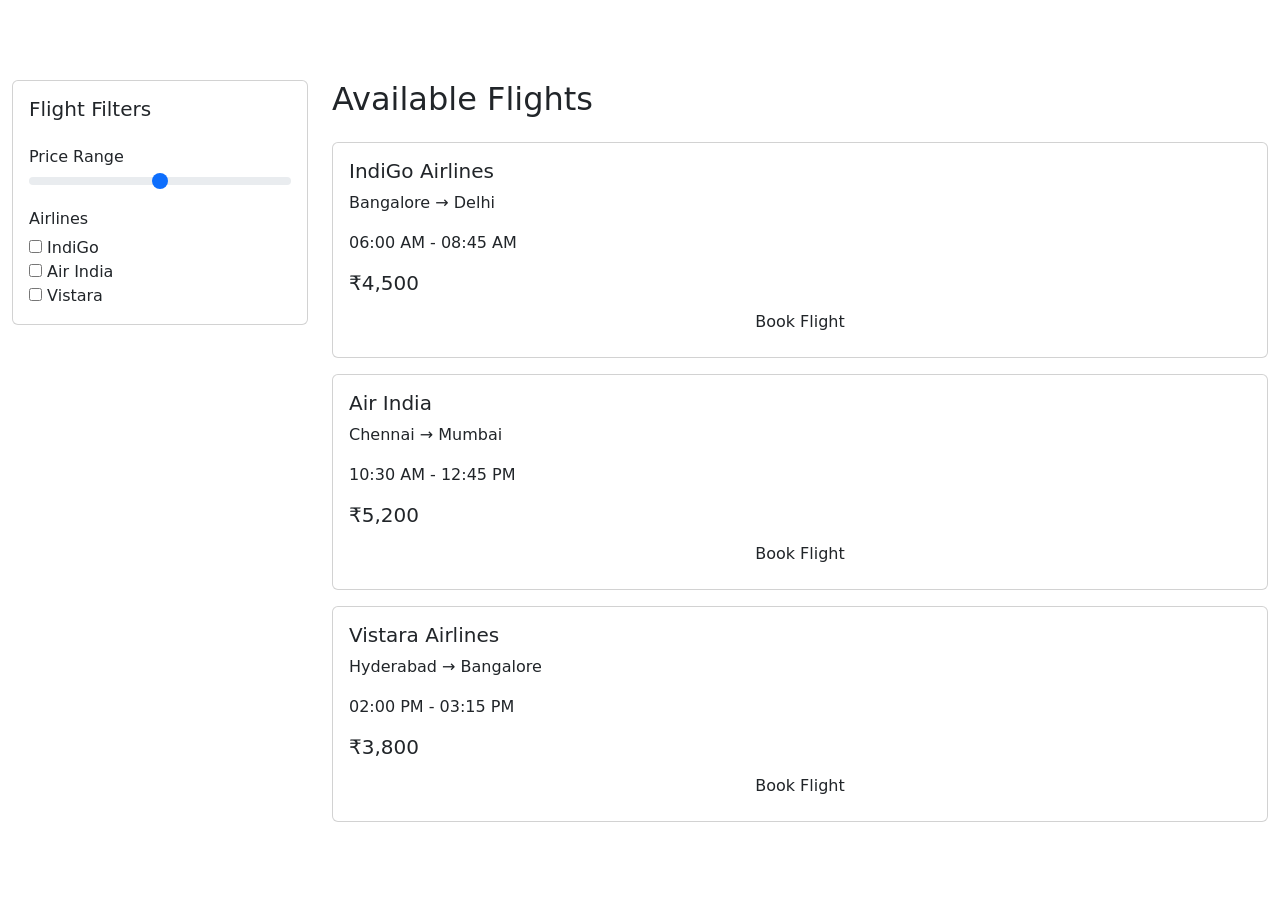
==== task2-flight/index2.html @ 664a3d42 "Create flight search layout using Bootstrap 5" ====
<!DOCTYPE html>
<html lang="en">
<head>
    <meta charset="UTF-8">
    <meta name="viewport" content="width=device-width, initial-scale=1.0">
    <title>Flight Search</title>

    <link href="https://cdn.jsdelivr.net/npm/bootstrap@5.3.3/dist/css/bootstrap.min.css" rel="stylesheet">

    <link rel="stylesheet" href="style.css">
</head>
<body>

    <nav class="navbar navbar-dark brand-bg">
    <div class="container-fluid">
        <a class="navbar-brand" href="#">TravelGo</a>

        <button class="btn btn-light d-md-none"
                type="button"
                data-bs-toggle="offcanvas"
                data-bs-target="#sidebar">
            Filters
        </button>
    </div>
</nav>

<div class="container-fluid mt-4">
    <div class="row">

        <!-- Sidebar -->
        <aside class="col-md-3 d-none d-md-block">
            <div class="card p-3">
                <h5>Flight Filters</h5>
                <label class="mt-3">Price Range</label>
                <input type="range" class="form-range">

                <h6 class="mt-3">Airlines</h6>
                <div>
                    <input type="checkbox"> IndiGo
                </div>
                <div>
                    <input type="checkbox"> Air India
                </div>
                <div>
                    <input type="checkbox"> Vistara
                </div>
            </div>
        </aside>

        <!-- Mobile Offcanvas -->
        <div class="offcanvas offcanvas-start" tabindex="-1" id="sidebar">
            <div class="offcanvas-header">
                <h5>Flight Filters</h5>
                <button type="button" class="btn-close"
                        data-bs-dismiss="offcanvas"></button>
            </div>

            <div class="offcanvas-body">
                <p>Price Range</p>
                <input type="range" class="form-range">

                <h6>Airlines</h6>
                <p><input type="checkbox"> IndiGo</p>
                <p><input type="checkbox"> Air India</p>
                <p><input type="checkbox"> Vistara</p>
            </div>
        </div>

        <!-- Flight Cards -->
        <section class="col-md-9">
            <h2 class="mb-4">Available Flights</h2>

            <div class="row g-3">

                <div class="col-12">
                    <div class="card flight-card p-3">
                        <h5>IndiGo Airlines</h5>
                        <p>Bangalore → Delhi</p>
                        <p>06:00 AM - 08:45 AM</p>
                        <h5>₹4,500</h5>
                        <button class="btn brand-button">Book Flight</button>
                    </div>
                </div>

                <div class="col-12">
                    <div class="card flight-card p-3">
                        <h5>Air India</h5>
                        <p>Chennai → Mumbai</p>
                        <p>10:30 AM - 12:45 PM</p>
                        <h5>₹5,200</h5>
                        <button class="btn brand-button">Book Flight</button>
                    </div>
                </div>

                <div class="col-12">
                    <div class="card flight-card p-3">
                        <h5>Vistara Airlines</h5>
                        <p>Hyderabad → Bangalore</p>
                        <p>02:00 PM - 03:15 PM</p>
                        <h5>₹3,800</h5>
                        <button class="btn brand-button">Book Flight</button>
                    </div>
                </div>

            </div>
        </section>

    </div>
</div>

    <script src="https://cdn.jsdelivr.net/npm/bootstrap@5.3.3/dist/js/bootstrap.bundle.min.js"></script>
</body>
</html>
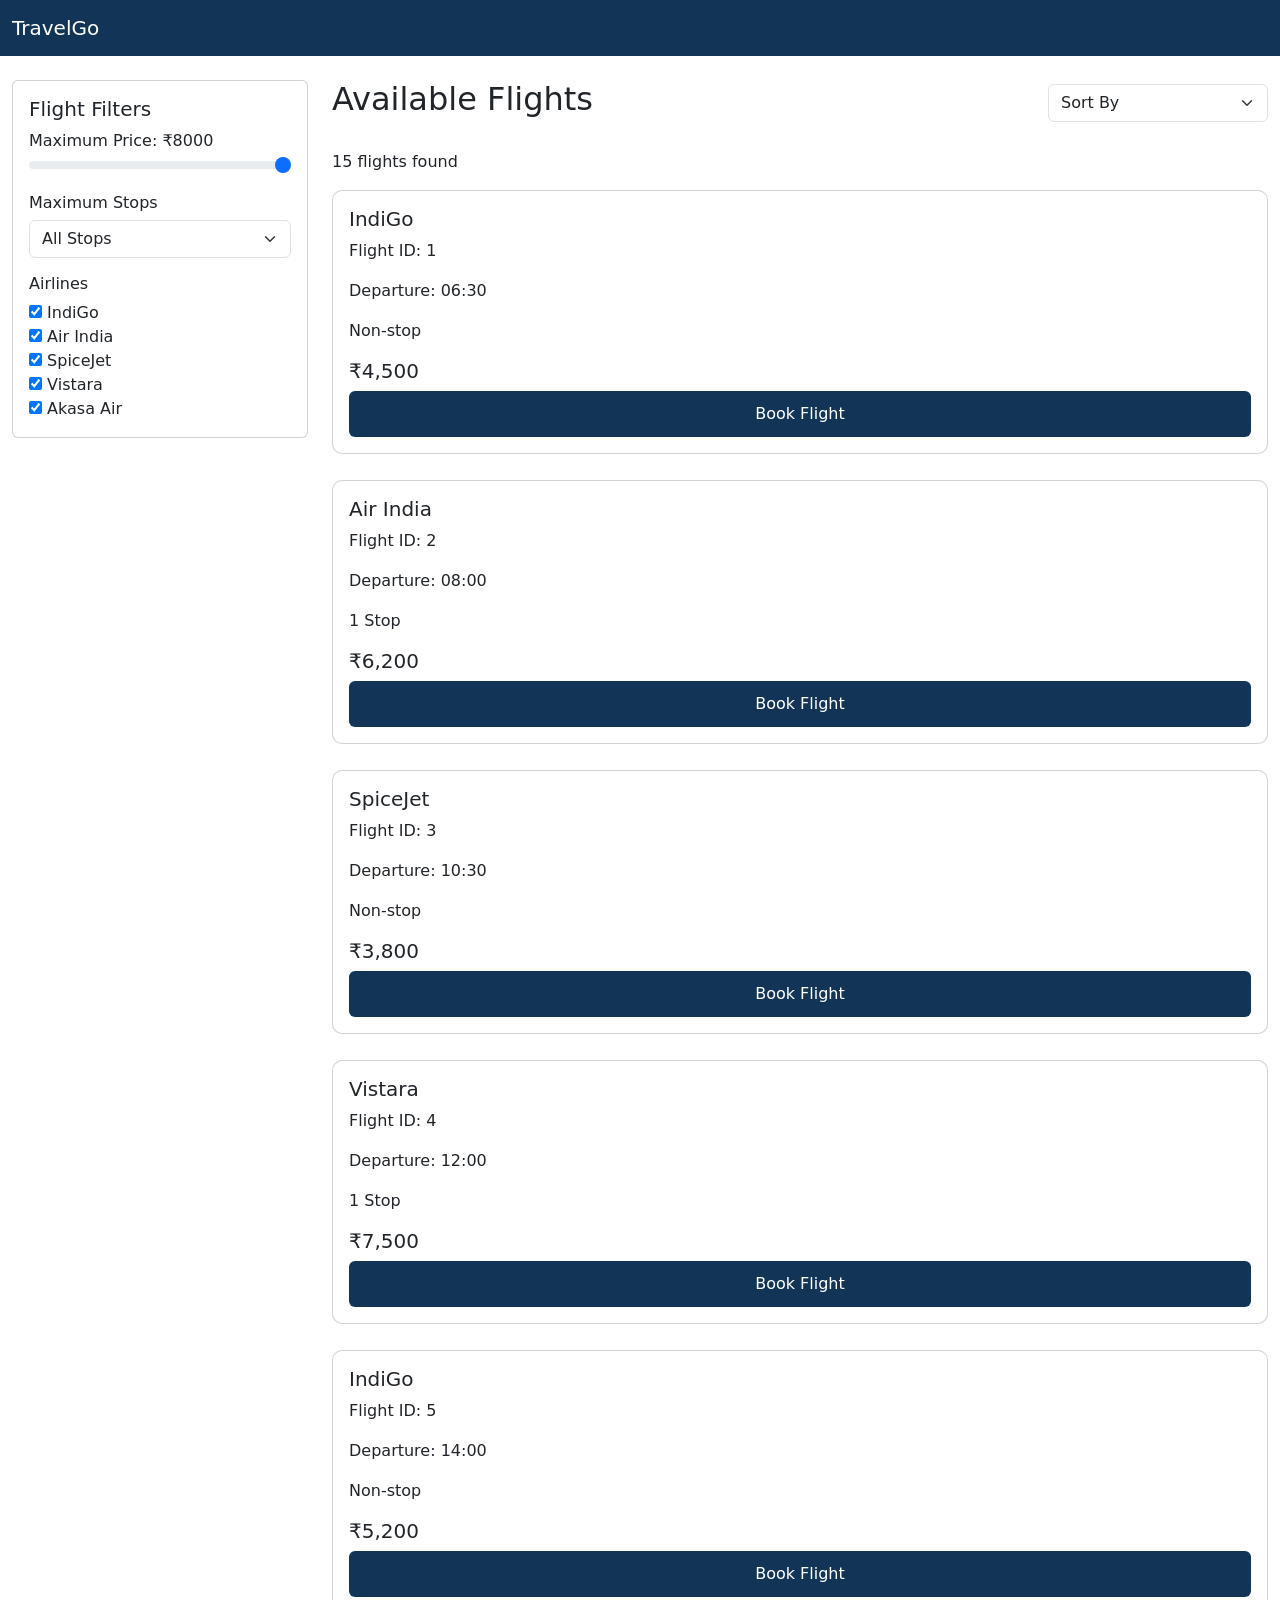
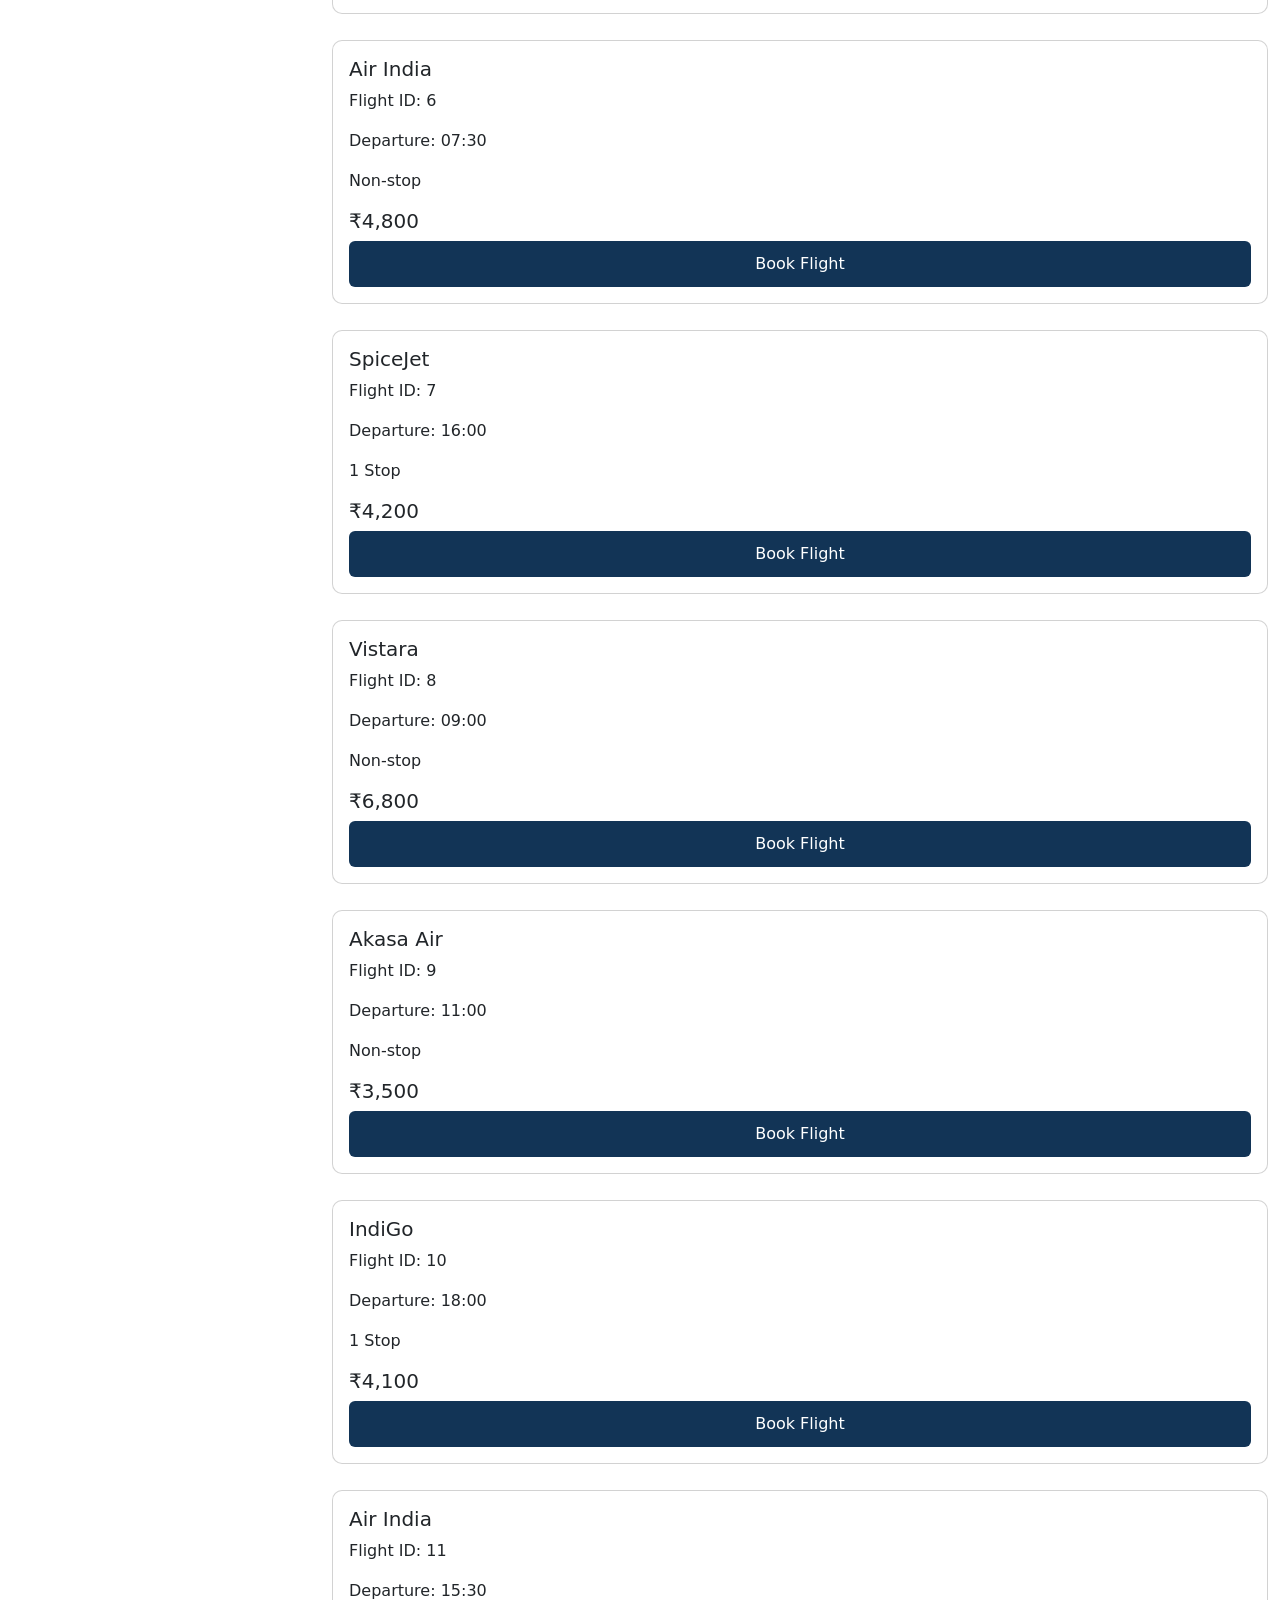
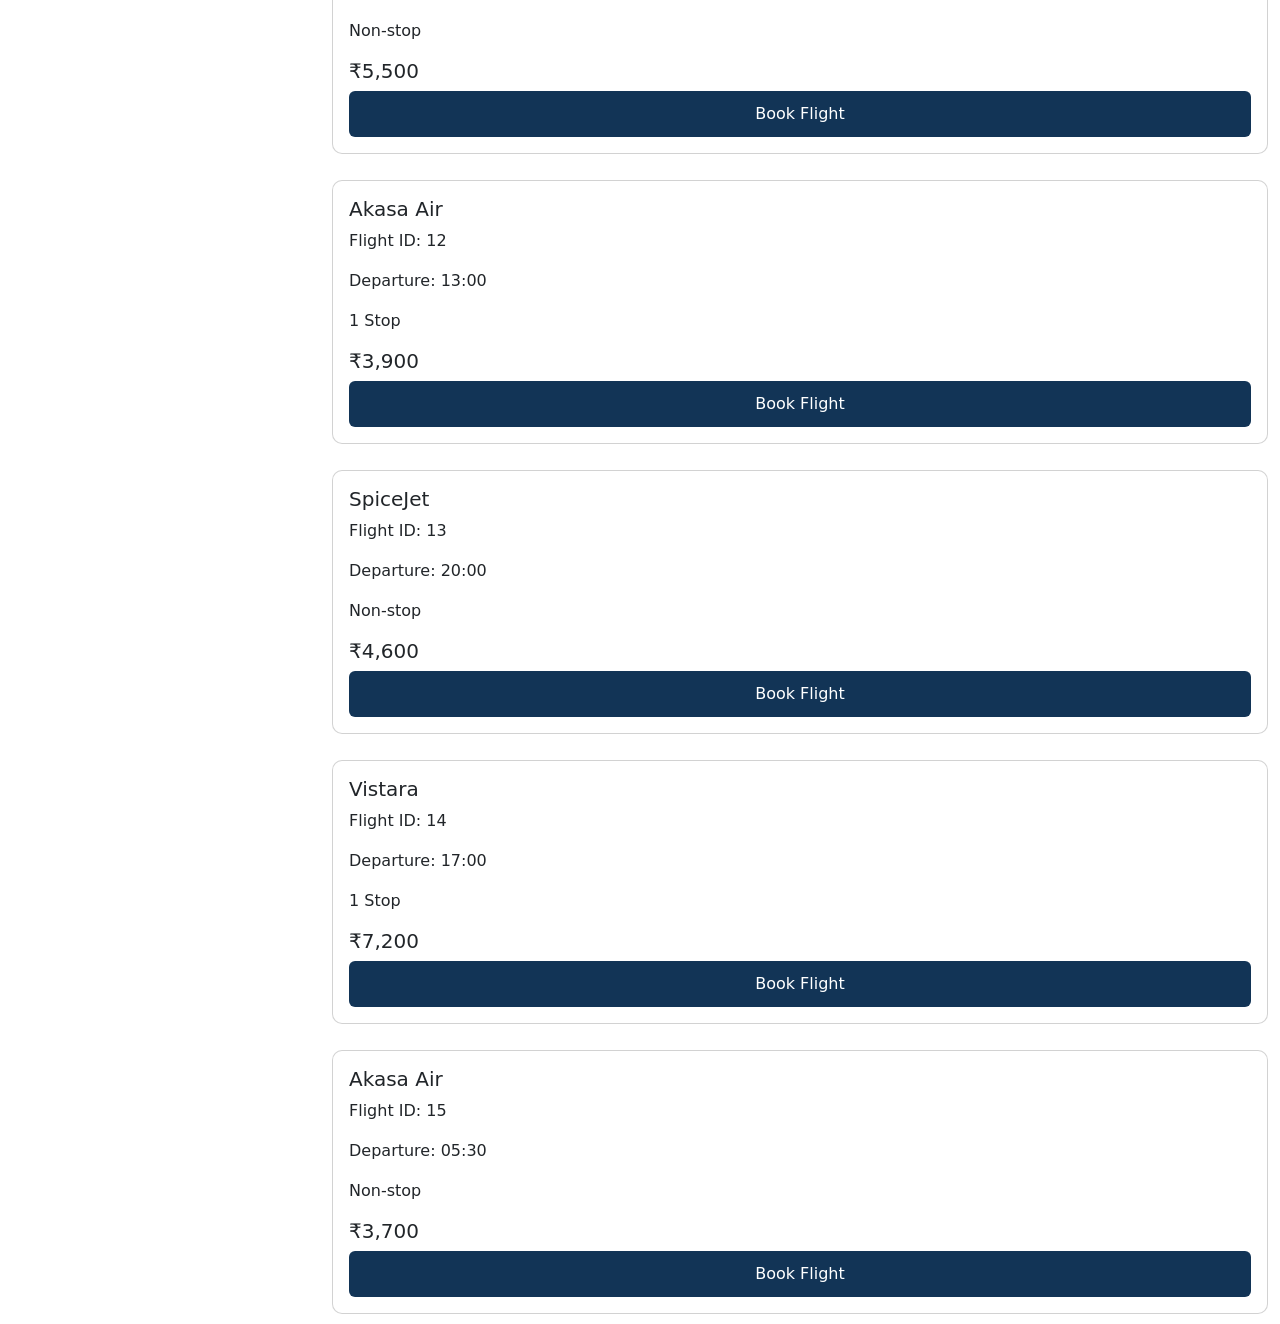
==== commit 779851bd: "Connect flight filters sorting and dynamic flight cards" ====
--- a/task2-flight/index2.html
+++ b/task2-flight/index2.html
@@ -1,3 +1,4 @@
+
 <!DOCTYPE html>
 <html lang="en">
 <head>
@@ -6,12 +7,11 @@
     <title>Flight Search</title>
 
     <link href="https://cdn.jsdelivr.net/npm/bootstrap@5.3.3/dist/css/bootstrap.min.css" rel="stylesheet">
-
-    <link rel="stylesheet" href="style.css">
+    <link rel="stylesheet" href="style2.css">
 </head>
 <body>
 
-    <nav class="navbar navbar-dark brand-bg">
+<nav class="navbar navbar-dark brand-bg">
     <div class="container-fluid">
         <a class="navbar-brand" href="#">TravelGo</a>
 
@@ -27,27 +27,37 @@
 <div class="container-fluid mt-4">
     <div class="row">
 
-        <!-- Sidebar -->
+        <!-- Desktop Filters -->
         <aside class="col-md-3 d-none d-md-block">
             <div class="card p-3">
                 <h5>Flight Filters</h5>
-                <label class="mt-3">Price Range</label>
-                <input type="range" class="form-range">
+
+                <label>Maximum Price:
+                    ₹<span data-price-output>8000</span>
+                </label>
+
+                <input type="range" class="form-range"
+                       min="3000" max="8000" value="8000"
+                       step="100" data-price>
+
+                <h6 class="mt-3">Maximum Stops</h6>
+                <select class="form-select" data-stops>
+                    <option value="2">All Stops</option>
+                    <option value="1">1 Stop</option>
+                    <option value="0">Non-stop</option>
+                </select>
 
                 <h6 class="mt-3">Airlines</h6>
-                <div>
-                    <input type="checkbox"> IndiGo
-                </div>
-                <div>
-                    <input type="checkbox"> Air India
-                </div>
-                <div>
-                    <input type="checkbox"> Vistara
-                </div>
+
+                <div><input type="checkbox" data-airline="IndiGo" checked> IndiGo</div>
+                <div><input type="checkbox" data-airline="Air India" checked> Air India</div>
+                <div><input type="checkbox" data-airline="SpiceJet" checked> SpiceJet</div>
+                <div><input type="checkbox" data-airline="Vistara" checked> Vistara</div>
+                <div><input type="checkbox" data-airline="Akasa Air" checked> Akasa Air</div>
             </div>
         </aside>
 
-        <!-- Mobile Offcanvas -->
+        <!-- Mobile Filters -->
         <div class="offcanvas offcanvas-start" tabindex="-1" id="sidebar">
             <div class="offcanvas-header">
                 <h5>Flight Filters</h5>
@@ -56,58 +66,55 @@
             </div>
 
             <div class="offcanvas-body">
-                <p>Price Range</p>
-                <input type="range" class="form-range">
+                <label>Maximum Price:
+                    ₹<span data-price-output>8000</span>
+                </label>
 
-                <h6>Airlines</h6>
-                <p><input type="checkbox"> IndiGo</p>
-                <p><input type="checkbox"> Air India</p>
-                <p><input type="checkbox"> Vistara</p>
+                <input type="range" class="form-range"
+                       min="3000" max="8000" value="8000"
+                       step="100" data-price>
+
+                <h6 class="mt-3">Maximum Stops</h6>
+                <select class="form-select" data-stops>
+                    <option value="2">All Stops</option>
+                    <option value="1">1 Stop</option>
+                    <option value="0">Non-stop</option>
+                </select>
+
+                <h6 class="mt-3">Airlines</h6>
+
+                <div><input type="checkbox" data-airline="IndiGo" checked> IndiGo</div>
+                <div><input type="checkbox" data-airline="Air India" checked> Air India</div>
+                <div><input type="checkbox" data-airline="SpiceJet" checked> SpiceJet</div>
+                <div><input type="checkbox" data-airline="Vistara" checked> Vistara</div>
+                <div><input type="checkbox" data-airline="Akasa Air" checked> Akasa Air</div>
             </div>
         </div>
 
-        <!-- Flight Cards -->
+        <!-- Flight Results -->
         <section class="col-md-9">
-            <h2 class="mb-4">Available Flights</h2>
+            <div class="d-flex justify-content-between align-items-center mb-4 flex-wrap gap-2">
+                <h2>Available Flights</h2>
 
-            <div class="row g-3">
+                <select class="form-select" data-sort style="width: 220px;">
+                    <option value="default">Sort By</option>
+                    <option value="price">Lowest Price</option>
+                    <option value="departure">Earliest Departure</option>
+                </select>
+            </div>
 
-                <div class="col-12">
-                    <div class="card flight-card p-3">
-                        <h5>IndiGo Airlines</h5>
-                        <p>Bangalore → Delhi</p>
-                        <p>06:00 AM - 08:45 AM</p>
-                        <h5>₹4,500</h5>
-                        <button class="btn brand-button">Book Flight</button>
-                    </div>
-                </div>
+            <p id="flightCount"></p>
 
-                <div class="col-12">
-                    <div class="card flight-card p-3">
-                        <h5>Air India</h5>
-                        <p>Chennai → Mumbai</p>
-                        <p>10:30 AM - 12:45 PM</p>
-                        <h5>₹5,200</h5>
-                        <button class="btn brand-button">Book Flight</button>
-                    </div>
-                </div>
-
-                <div class="col-12">
-                    <div class="card flight-card p-3">
-                        <h5>Vistara Airlines</h5>
-                        <p>Hyderabad → Bangalore</p>
-                        <p>02:00 PM - 03:15 PM</p>
-                        <h5>₹3,800</h5>
-                        <button class="btn brand-button">Book Flight</button>
-                    </div>
-                </div>
-
+            <div class="row g-3" id="flightList">
+                <!-- JavaScript displays flight cards here -->
             </div>
         </section>
 
     </div>
 </div>
 
-    <script src="https://cdn.jsdelivr.net/npm/bootstrap@5.3.3/dist/js/bootstrap.bundle.min.js"></script>
+<script src="https://cdn.jsdelivr.net/npm/bootstrap@5.3.3/dist/js/bootstrap.bundle.min.js"></script>
+<script type="module" src="../Flight-search/main.js"></script>
+
 </body>
-</html>+</html>
--- a/task2-flight/style2.css
+++ b/task2-flight/style2.css
@@ -0,0 +1,46 @@
+:root {
+    --brand-color: #123456;
+    --brand-light: #eaf2f8;
+}
+
+.brand-bg {
+    background-color: var(--brand-color);
+}
+
+.brand-button {
+    background-color: var(--brand-color);
+    color: white;
+}
+
+.brand-button:hover {
+    background-color: #0b263e;
+    color: white;
+}
+
+.flight-card {
+    border-radius: 10px;
+    transition: transform 0.3s ease;
+}
+
+.flight-card:hover {
+    transform: translateY(-3px);
+}
+
+.flight-card {
+    border-radius: 10px;
+    padding: 20px;
+    margin-bottom: 10px;
+}
+
+.brand-button {
+    width: 100%;
+    padding: 10px;
+}
+
+.flight-card {
+    transition: transform 0.3s ease;
+}
+
+.flight-card:hover {
+    transform: translateY(-5px);
+}
